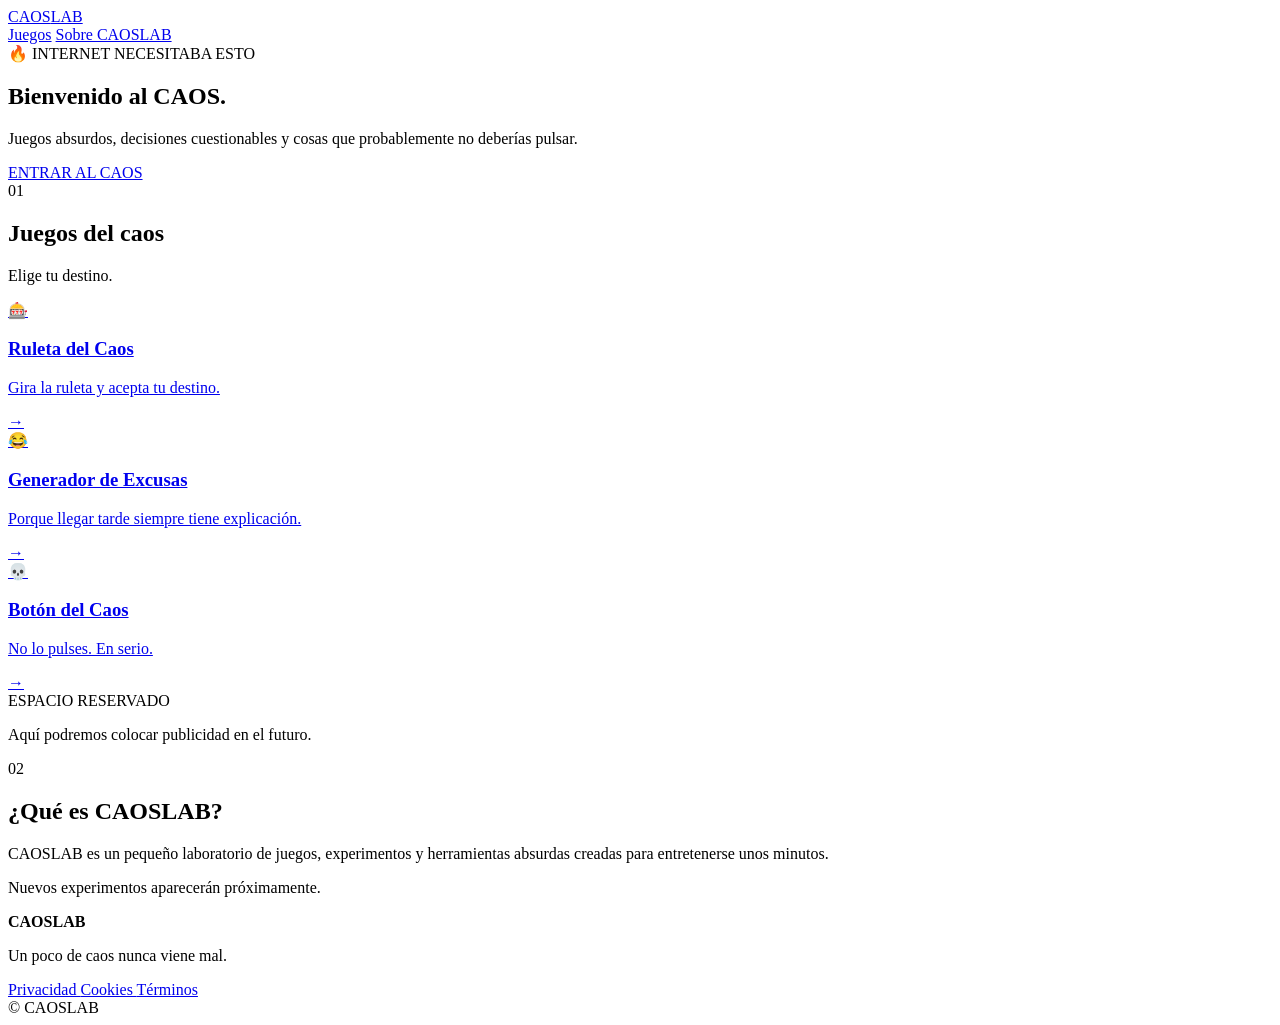
==== index.html @ fac9321c "Add files via upload" ====
<!DOCTYPE html>
<html lang="es">
<head>
    <meta charset="UTF-8">
    <meta name="viewport" content="width=device-width, initial-scale=1.0">

    <title>CAOSLAB — Juegos absurdos</title>

    <meta
        name="description"
        content="CAOSLAB: juegos, tests y herramientas absurdamente divertidas para pasar el rato."
    >

    <meta name="theme-color" content="#111111">

    <link rel="stylesheet" href="css/style.css">
</head>

<body>

    <!-- CABECERA -->

    <header class="header">

        <a href="index.html" class="logo">
            CAOS<span>LAB</span>
        </a>

        <nav class="nav">
            <a href="#juegos">Juegos</a>
            <a href="#sobre">Sobre CAOSLAB</a>
        </nav>

    </header>


    <!-- HERO -->

    <main>

        <section class="hero">

            <div class="hero-content">

                <div class="badge">
                    🔥 INTERNET NECESITABA ESTO
                </div>

                <h1>
                    Bienvenido al
                    <span>CAOS.</span>
                </h1>

                <p>
                    Juegos absurdos, decisiones cuestionables
                    y cosas que probablemente no deberías pulsar.
                </p>

                <a href="#juegos" class="main-button">
                    ENTRAR AL CAOS
                </a>

            </div>

        </section>


        <!-- JUEGOS -->

        <section id="juegos" class="section">

            <div class="section-title">

                <span>01</span>

                <h2>
                    Juegos del caos
                </h2>

                <p>
                    Elige tu destino.
                </p>

            </div>


            <div class="games-grid">


                <!-- RULETA -->

                <a href="games/ruleta.html" class="game-card">

                    <div class="game-icon">
                        🎰
                    </div>

                    <div class="game-info">

                        <h3>
                            Ruleta del Caos
                        </h3>

                        <p>
                            Gira la ruleta y acepta tu destino.
                        </p>

                    </div>

                    <span class="arrow">
                        →
                    </span>

                </a>


                <!-- EXCUSAS -->

                <a href="games/excusas.html" class="game-card">

                    <div class="game-icon">
                        😂
                    </div>

                    <div class="game-info">

                        <h3>
                            Generador de Excusas
                        </h3>

                        <p>
                            Porque llegar tarde siempre tiene explicación.
                        </p>

                    </div>

                    <span class="arrow">
                        →
                    </span>

                </a>


                <!-- BOTÓN DEL CAOS -->

                <a href="games/caos.html" class="game-card">

                    <div class="game-icon">
                        💀
                    </div>

                    <div class="game-info">

                        <h3>
                            Botón del Caos
                        </h3>

                        <p>
                            No lo pulses. En serio.
                        </p>

                    </div>

                    <span class="arrow">
                        →
                    </span>

                </a>


            </div>

        </section>


        <!-- ZONA PUBLICIDAD FUTURA -->

        <section class="ad-placeholder">

            <span>
                ESPACIO RESERVADO
            </span>

            <p>
                Aquí podremos colocar publicidad en el futuro.
            </p>

        </section>


        <!-- SOBRE -->

        <section id="sobre" class="section about">

            <div class="section-title">

                <span>02</span>

                <h2>
                    ¿Qué es CAOSLAB?
                </h2>

            </div>

            <div class="about-box">

                <p>
                    CAOSLAB es un pequeño laboratorio de juegos,
                    experimentos y herramientas absurdas creadas
                    para entretenerse unos minutos.
                </p>

                <p>
                    Nuevos experimentos aparecerán próximamente.
                </p>

            </div>

        </section>

    </main>


    <!-- FOOTER -->

    <footer class="footer">

        <div>

            <strong>
                CAOSLAB
            </strong>

            <p>
                Un poco de caos nunca viene mal.
            </p>

        </div>


        <div class="footer-links">

            <a href="privacy.html">
                Privacidad
            </a>

            <a href="cookies.html">
                Cookies
            </a>

            <a href="terms.html">
                Términos
            </a>

        </div>


        <div class="copyright">

            © <span id="year"></span> CAOSLAB

        </div>

    </footer>


    <script src="js/app.js"></script>

</body>
</html>
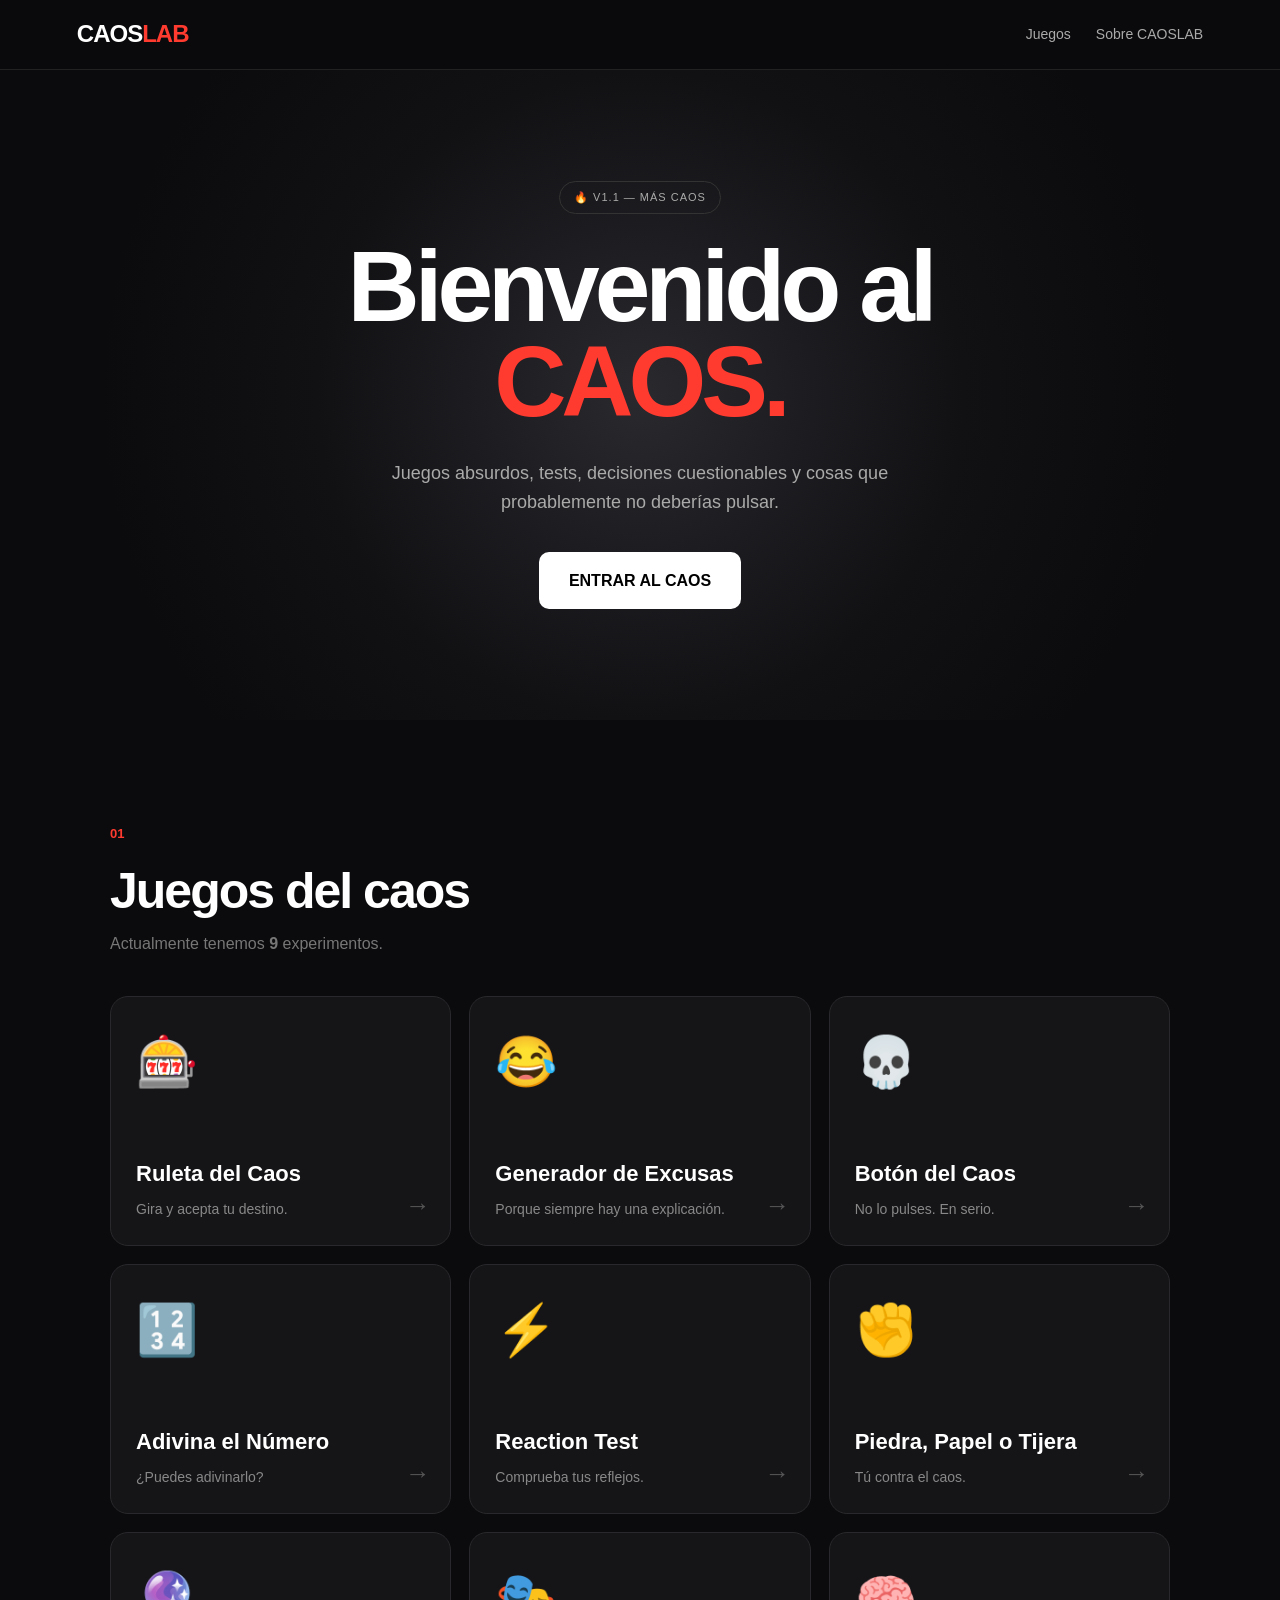
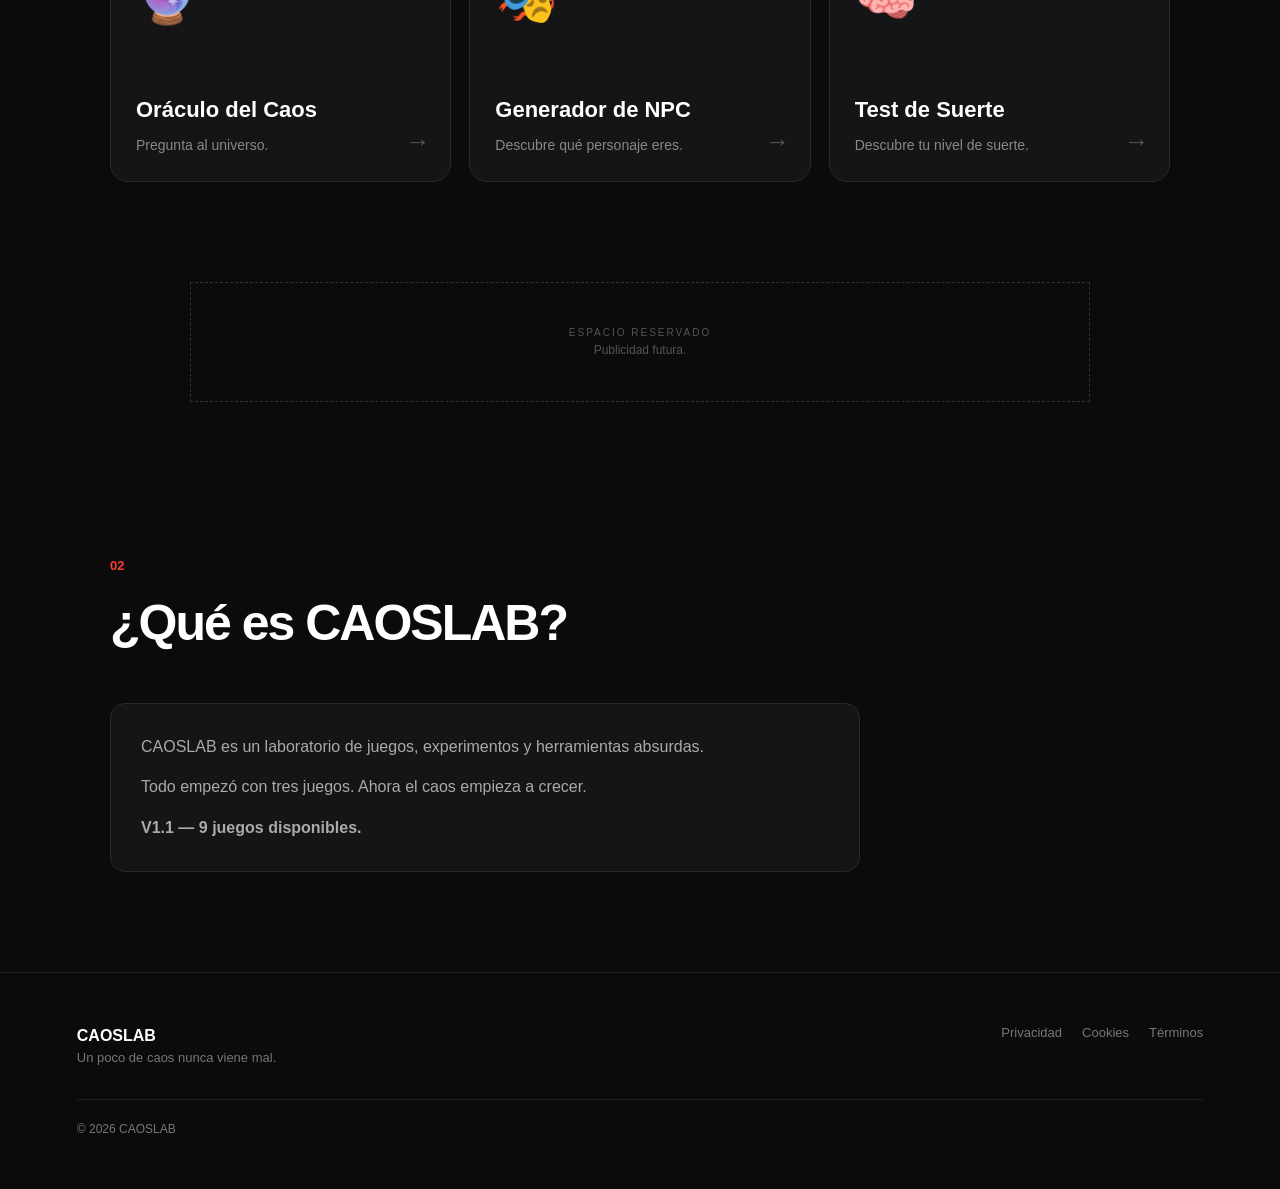
==== commit d2d75679: "Add files via upload" ====
--- a/index.html
+++ b/index.html
@@ -1,270 +1,501 @@
 <!DOCTYPE html>
 <html lang="es">
+
 <head>
+
     <meta charset="UTF-8">
-    <meta name="viewport" content="width=device-width, initial-scale=1.0">
+
+    <meta
+        name="viewport"
+        content="width=device-width, initial-scale=1.0"
+    >
 
     <title>CAOSLAB — Juegos absurdos</title>
 
     <meta
         name="description"
-        content="CAOSLAB: juegos, tests y herramientas absurdamente divertidas para pasar el rato."
+        content="CAOSLAB: juegos, tests y experimentos absurdamente divertidos."
     >
 
-    <meta name="theme-color" content="#111111">
-
-    <link rel="stylesheet" href="css/style.css">
+    <meta
+        name="theme-color"
+        content="#0b0b0d"
+    >
+
+    <link
+        rel="stylesheet"
+        href="css/style.css"
+    >
+
 </head>
 
 <body>
 
-    <!-- CABECERA -->
-
-    <header class="header">
-
-        <a href="index.html" class="logo">
-            CAOS<span>LAB</span>
-        </a>
-
-        <nav class="nav">
-            <a href="#juegos">Juegos</a>
-            <a href="#sobre">Sobre CAOSLAB</a>
-        </nav>
-
-    </header>
-
-
-    <!-- HERO -->
-
-    <main>
-
-        <section class="hero">
-
-            <div class="hero-content">
-
-                <div class="badge">
-                    🔥 INTERNET NECESITABA ESTO
-                </div>
-
-                <h1>
-                    Bienvenido al
-                    <span>CAOS.</span>
-                </h1>
-
-                <p>
-                    Juegos absurdos, decisiones cuestionables
-                    y cosas que probablemente no deberías pulsar.
-                </p>
-
-                <a href="#juegos" class="main-button">
-                    ENTRAR AL CAOS
-                </a>
-
-            </div>
-
-        </section>
-
-
-        <!-- JUEGOS -->
-
-        <section id="juegos" class="section">
-
-            <div class="section-title">
-
-                <span>01</span>
-
-                <h2>
-                    Juegos del caos
-                </h2>
-
-                <p>
-                    Elige tu destino.
-                </p>
-
-            </div>
-
-
-            <div class="games-grid">
-
-
-                <!-- RULETA -->
-
-                <a href="games/ruleta.html" class="game-card">
-
-                    <div class="game-icon">
-                        🎰
-                    </div>
-
-                    <div class="game-info">
-
-                        <h3>
-                            Ruleta del Caos
-                        </h3>
-
-                        <p>
-                            Gira la ruleta y acepta tu destino.
-                        </p>
-
-                    </div>
-
-                    <span class="arrow">
-                        →
-                    </span>
-
-                </a>
-
-
-                <!-- EXCUSAS -->
-
-                <a href="games/excusas.html" class="game-card">
-
-                    <div class="game-icon">
-                        😂
-                    </div>
-
-                    <div class="game-info">
-
-                        <h3>
-                            Generador de Excusas
-                        </h3>
-
-                        <p>
-                            Porque llegar tarde siempre tiene explicación.
-                        </p>
-
-                    </div>
-
-                    <span class="arrow">
-                        →
-                    </span>
-
-                </a>
-
-
-                <!-- BOTÓN DEL CAOS -->
-
-                <a href="games/caos.html" class="game-card">
-
-                    <div class="game-icon">
-                        💀
-                    </div>
-
-                    <div class="game-info">
-
-                        <h3>
-                            Botón del Caos
-                        </h3>
-
-                        <p>
-                            No lo pulses. En serio.
-                        </p>
-
-                    </div>
-
-                    <span class="arrow">
-                        →
-                    </span>
-
-                </a>
-
-
-            </div>
-
-        </section>
-
-
-        <!-- ZONA PUBLICIDAD FUTURA -->
-
-        <section class="ad-placeholder">
-
-            <span>
-                ESPACIO RESERVADO
-            </span>
-
-            <p>
-                Aquí podremos colocar publicidad en el futuro.
-            </p>
-
-        </section>
-
-
-        <!-- SOBRE -->
-
-        <section id="sobre" class="section about">
-
-            <div class="section-title">
-
-                <span>02</span>
-
-                <h2>
-                    ¿Qué es CAOSLAB?
-                </h2>
-
-            </div>
-
-            <div class="about-box">
-
-                <p>
-                    CAOSLAB es un pequeño laboratorio de juegos,
-                    experimentos y herramientas absurdas creadas
-                    para entretenerse unos minutos.
-                </p>
-
-                <p>
-                    Nuevos experimentos aparecerán próximamente.
-                </p>
-
-            </div>
-
-        </section>
-
-    </main>
-
-
-    <!-- FOOTER -->
-
-    <footer class="footer">
-
-        <div>
-
+
+<header class="header">
+
+    <a
+        href="index.html"
+        class="logo"
+    >
+        CAOS<span>LAB</span>
+    </a>
+
+
+    <nav class="nav">
+
+        <a href="#juegos">
+            Juegos
+        </a>
+
+        <a href="#sobre">
+            Sobre CAOSLAB
+        </a>
+
+    </nav>
+
+</header>
+
+
+<main>
+
+
+<section class="hero">
+
+    <div class="hero-content">
+
+        <div class="badge">
+            🔥 V1.1 — MÁS CAOS
+        </div>
+
+
+        <h1>
+            Bienvenido al
+            <span>CAOS.</span>
+        </h1>
+
+
+        <p>
+            Juegos absurdos, tests, decisiones cuestionables
+            y cosas que probablemente no deberías pulsar.
+        </p>
+
+
+        <a
+            href="#juegos"
+            class="main-button"
+        >
+            ENTRAR AL CAOS
+        </a>
+
+    </div>
+
+</section>
+
+
+
+<section
+    id="juegos"
+    class="section"
+>
+
+
+    <div class="section-title">
+
+        <span>
+            01
+        </span>
+
+        <h2>
+            Juegos del caos
+        </h2>
+
+        <p>
+            Actualmente tenemos
+            <strong id="gameCount">
+                9
+            </strong>
+            experimentos.
+        </p>
+
+    </div>
+
+
+
+    <div class="games-grid">
+
+
+        <a
+            href="games/ruleta.html"
+            class="game-card"
+        >
+
+            <div class="game-icon">
+                🎰
+            </div>
+
+            <div class="game-info">
+
+                <h3>
+                    Ruleta del Caos
+                </h3>
+
+                <p>
+                    Gira y acepta tu destino.
+                </p>
+
+            </div>
+
+            <span class="arrow">
+                →
+            </span>
+
+        </a>
+
+
+
+        <a
+            href="games/excusas.html"
+            class="game-card"
+        >
+
+            <div class="game-icon">
+                😂
+            </div>
+
+            <div class="game-info">
+
+                <h3>
+                    Generador de Excusas
+                </h3>
+
+                <p>
+                    Porque siempre hay una explicación.
+                </p>
+
+            </div>
+
+            <span class="arrow">
+                →
+            </span>
+
+        </a>
+
+
+
+        <a
+            href="games/caos.html"
+            class="game-card"
+        >
+
+            <div class="game-icon">
+                💀
+            </div>
+
+            <div class="game-info">
+
+                <h3>
+                    Botón del Caos
+                </h3>
+
+                <p>
+                    No lo pulses. En serio.
+                </p>
+
+            </div>
+
+            <span class="arrow">
+                →
+            </span>
+
+        </a>
+
+
+
+        <a
+            href="games/numero.html"
+            class="game-card"
+        >
+
+            <div class="game-icon">
+                🔢
+            </div>
+
+            <div class="game-info">
+
+                <h3>
+                    Adivina el Número
+                </h3>
+
+                <p>
+                    ¿Puedes adivinarlo?
+                </p>
+
+            </div>
+
+            <span class="arrow">
+                →
+            </span>
+
+        </a>
+
+
+
+        <a
+            href="games/reaction.html"
+            class="game-card"
+        >
+
+            <div class="game-icon">
+                ⚡
+            </div>
+
+            <div class="game-info">
+
+                <h3>
+                    Reaction Test
+                </h3>
+
+                <p>
+                    Comprueba tus reflejos.
+                </p>
+
+            </div>
+
+            <span class="arrow">
+                →
+            </span>
+
+        </a>
+
+
+
+        <a
+            href="games/rps.html"
+            class="game-card"
+        >
+
+            <div class="game-icon">
+                ✊
+            </div>
+
+            <div class="game-info">
+
+                <h3>
+                    Piedra, Papel o Tijera
+                </h3>
+
+                <p>
+                    Tú contra el caos.
+                </p>
+
+            </div>
+
+            <span class="arrow">
+                →
+            </span>
+
+        </a>
+
+
+
+        <a
+            href="games/oraculo.html"
+            class="game-card"
+        >
+
+            <div class="game-icon">
+                🔮
+            </div>
+
+            <div class="game-info">
+
+                <h3>
+                    Oráculo del Caos
+                </h3>
+
+                <p>
+                    Pregunta al universo.
+                </p>
+
+            </div>
+
+            <span class="arrow">
+                →
+            </span>
+
+        </a>
+
+
+
+        <a
+            href="games/npc.html"
+            class="game-card"
+        >
+
+            <div class="game-icon">
+                🎭
+            </div>
+
+            <div class="game-info">
+
+                <h3>
+                    Generador de NPC
+                </h3>
+
+                <p>
+                    Descubre qué personaje eres.
+                </p>
+
+            </div>
+
+            <span class="arrow">
+                →
+            </span>
+
+        </a>
+
+
+
+        <a
+            href="games/suerte.html"
+            class="game-card"
+        >
+
+            <div class="game-icon">
+                🧠
+            </div>
+
+            <div class="game-info">
+
+                <h3>
+                    Test de Suerte
+                </h3>
+
+                <p>
+                    Descubre tu nivel de suerte.
+                </p>
+
+            </div>
+
+            <span class="arrow">
+                →
+            </span>
+
+        </a>
+
+
+    </div>
+
+</section>
+
+
+
+<section class="ad-placeholder">
+
+    <span>
+        ESPACIO RESERVADO
+    </span>
+
+    <p>
+        Publicidad futura.
+    </p>
+
+</section>
+
+
+
+<section
+    id="sobre"
+    class="section about"
+>
+
+    <div class="section-title">
+
+        <span>
+            02
+        </span>
+
+        <h2>
+            ¿Qué es CAOSLAB?
+        </h2>
+
+    </div>
+
+
+    <div class="about-box">
+
+        <p>
+            CAOSLAB es un laboratorio de juegos,
+            experimentos y herramientas absurdas.
+        </p>
+
+        <p>
+            Todo empezó con tres juegos.
+            Ahora el caos empieza a crecer.
+        </p>
+
+        <p>
             <strong>
-                CAOSLAB
+                V1.1 — 9 juegos disponibles.
             </strong>
-
-            <p>
-                Un poco de caos nunca viene mal.
-            </p>
-
-        </div>
-
-
-        <div class="footer-links">
-
-            <a href="privacy.html">
-                Privacidad
-            </a>
-
-            <a href="cookies.html">
-                Cookies
-            </a>
-
-            <a href="terms.html">
-                Términos
-            </a>
-
-        </div>
-
-
-        <div class="copyright">
-
-            © <span id="year"></span> CAOSLAB
-
-        </div>
-
-    </footer>
-
-
-    <script src="js/app.js"></script>
+        </p>
+
+    </div>
+
+</section>
+
+
+</main>
+
+
+
+<footer class="footer">
+
+    <div>
+
+        <strong>
+            CAOSLAB
+        </strong>
+
+        <p>
+            Un poco de caos nunca viene mal.
+        </p>
+
+    </div>
+
+
+    <div class="footer-links">
+
+        <a href="privacy.html">
+            Privacidad
+        </a>
+
+        <a href="cookies.html">
+            Cookies
+        </a>
+
+        <a href="terms.html">
+            Términos
+        </a>
+
+    </div>
+
+
+    <div class="copyright">
+
+        ©
+        <span id="year"></span>
+        CAOSLAB
+
+    </div>
+
+</footer>
+
+
+
+<script src="js/app.js"></script>
 
 </body>
+
 </html>
--- a/css/style.css
+++ b/css/style.css
@@ -0,0 +1,425 @@
+* {
+    box-sizing: border-box;
+    margin: 0;
+    padding: 0;
+}
+
+html {
+    scroll-behavior: smooth;
+}
+
+body {
+    font-family: Arial, Helvetica, sans-serif;
+    background: #0b0b0d;
+    color: #ffffff;
+    line-height: 1.6;
+}
+
+a {
+    color: inherit;
+    text-decoration: none;
+}
+
+
+/* HEADER */
+
+.header {
+    width: 100%;
+    min-height: 70px;
+    padding: 0 6%;
+    display: flex;
+    align-items: center;
+    justify-content: space-between;
+
+    border-bottom: 1px solid #222;
+
+    background: rgba(11, 11, 13, 0.95);
+
+    position: sticky;
+    top: 0;
+    z-index: 100;
+}
+
+.logo {
+    font-size: 24px;
+    font-weight: 900;
+    letter-spacing: -1px;
+}
+
+.logo span {
+    color: #ff3b30;
+}
+
+.nav {
+    display: flex;
+    gap: 25px;
+}
+
+.nav a {
+    color: #aaa;
+    font-size: 14px;
+    transition: 0.2s;
+}
+
+.nav a:hover {
+    color: #fff;
+}
+
+
+/* HERO */
+
+.hero {
+    min-height: 650px;
+
+    display: flex;
+    align-items: center;
+    justify-content: center;
+
+    padding: 80px 20px;
+
+    text-align: center;
+
+    background:
+        radial-gradient(
+            circle at center,
+            #29292e 0%,
+            #111114 45%,
+            #0b0b0d 75%
+        );
+}
+
+.hero-content {
+    max-width: 750px;
+}
+
+.badge {
+    display: inline-block;
+
+    padding: 7px 14px;
+
+    margin-bottom: 25px;
+
+    border: 1px solid #333;
+
+    border-radius: 100px;
+
+    color: #aaa;
+
+    font-size: 11px;
+
+    letter-spacing: 1px;
+}
+
+.hero h1 {
+    font-size: clamp(50px, 10vw, 100px);
+
+    line-height: 0.95;
+
+    letter-spacing: -5px;
+
+    margin-bottom: 30px;
+}
+
+.hero h1 span {
+    color: #ff3b30;
+}
+
+.hero p {
+    max-width: 600px;
+
+    margin: 0 auto 35px;
+
+    color: #aaa;
+
+    font-size: 18px;
+}
+
+
+/* BUTTON */
+
+.main-button {
+    display: inline-block;
+
+    padding: 16px 30px;
+
+    border-radius: 10px;
+
+    background: #ffffff;
+
+    color: #000;
+
+    font-weight: 800;
+
+    transition:
+        transform 0.2s,
+        box-shadow 0.2s;
+}
+
+.main-button:hover {
+    transform: translateY(-3px);
+
+    box-shadow: 0 10px 30px rgba(255,255,255,0.15);
+}
+
+
+/* SECTIONS */
+
+.section {
+    max-width: 1100px;
+
+    margin: auto;
+
+    padding: 100px 20px;
+}
+
+.section-title {
+    margin-bottom: 40px;
+}
+
+.section-title > span {
+    color: #ff3b30;
+
+    font-size: 13px;
+
+    font-weight: bold;
+}
+
+.section-title h2 {
+    margin-top: 5px;
+
+    font-size: clamp(30px, 5vw, 50px);
+
+    letter-spacing: -2px;
+}
+
+.section-title p {
+    color: #777;
+}
+
+
+/* GAMES */
+
+.games-grid {
+    display: grid;
+
+    grid-template-columns:
+        repeat(3, 1fr);
+
+    gap: 18px;
+}
+
+.game-card {
+    position: relative;
+
+    min-height: 250px;
+
+    padding: 25px;
+
+    display: flex;
+
+    flex-direction: column;
+
+    justify-content: space-between;
+
+    background: #151518;
+
+    border: 1px solid #29292d;
+
+    border-radius: 18px;
+
+    transition:
+        transform 0.2s,
+        border-color 0.2s,
+        background 0.2s;
+}
+
+.game-card:hover {
+    transform: translateY(-6px);
+
+    border-color: #555;
+
+    background: #1b1b1f;
+}
+
+.game-icon {
+    font-size: 50px;
+}
+
+.game-info h3 {
+    margin-bottom: 7px;
+
+    font-size: 22px;
+}
+
+.game-info p {
+    color: #888;
+
+    font-size: 14px;
+}
+
+.arrow {
+    position: absolute;
+
+    right: 20px;
+
+    bottom: 20px;
+
+    font-size: 25px;
+
+    color: #555;
+}
+
+
+/* AD PLACEHOLDER */
+
+.ad-placeholder {
+    max-width: 900px;
+
+    min-height: 120px;
+
+    margin: 0 auto 50px;
+
+    padding: 25px;
+
+    display: flex;
+
+    flex-direction: column;
+
+    align-items: center;
+
+    justify-content: center;
+
+    text-align: center;
+
+    border: 1px dashed #333;
+
+    color: #555;
+}
+
+.ad-placeholder span {
+    font-size: 10px;
+
+    letter-spacing: 2px;
+}
+
+.ad-placeholder p {
+    font-size: 12px;
+}
+
+
+/* ABOUT */
+
+.about-box {
+    max-width: 750px;
+
+    padding: 30px;
+
+    background: #151518;
+
+    border: 1px solid #29292d;
+
+    border-radius: 15px;
+
+    color: #aaa;
+}
+
+.about-box p + p {
+    margin-top: 15px;
+}
+
+
+/* FOOTER */
+
+.footer {
+    padding: 50px 6%;
+
+    display: grid;
+
+    grid-template-columns:
+        1fr auto;
+
+    gap: 30px;
+
+    border-top: 1px solid #222;
+
+    color: #777;
+}
+
+.footer strong {
+    color: #fff;
+}
+
+.footer p {
+    font-size: 13px;
+}
+
+.footer-links {
+    display: flex;
+
+    gap: 20px;
+
+    font-size: 13px;
+}
+
+.footer-links a:hover {
+    color: #fff;
+}
+
+.copyright {
+    grid-column: 1 / -1;
+
+    padding-top: 20px;
+
+    border-top: 1px solid #222;
+
+    font-size: 12px;
+}
+
+
+/* MOBILE */
+
+@media (max-width: 750px) {
+
+    .header {
+        padding: 0 20px;
+    }
+
+    .nav {
+        display: none;
+    }
+
+    .hero {
+        min-height: 600px;
+
+        padding: 60px 20px;
+    }
+
+    .hero h1 {
+        letter-spacing: -3px;
+    }
+
+    .hero p {
+        font-size: 16px;
+    }
+
+    .games-grid {
+        grid-template-columns: 1fr;
+    }
+
+    .game-card {
+        min-height: 210px;
+    }
+
+    .section {
+        padding: 70px 20px;
+    }
+
+    .footer {
+        grid-template-columns: 1fr;
+    }
+
+    .copyright {
+        grid-column: auto;
+    }
+
+}
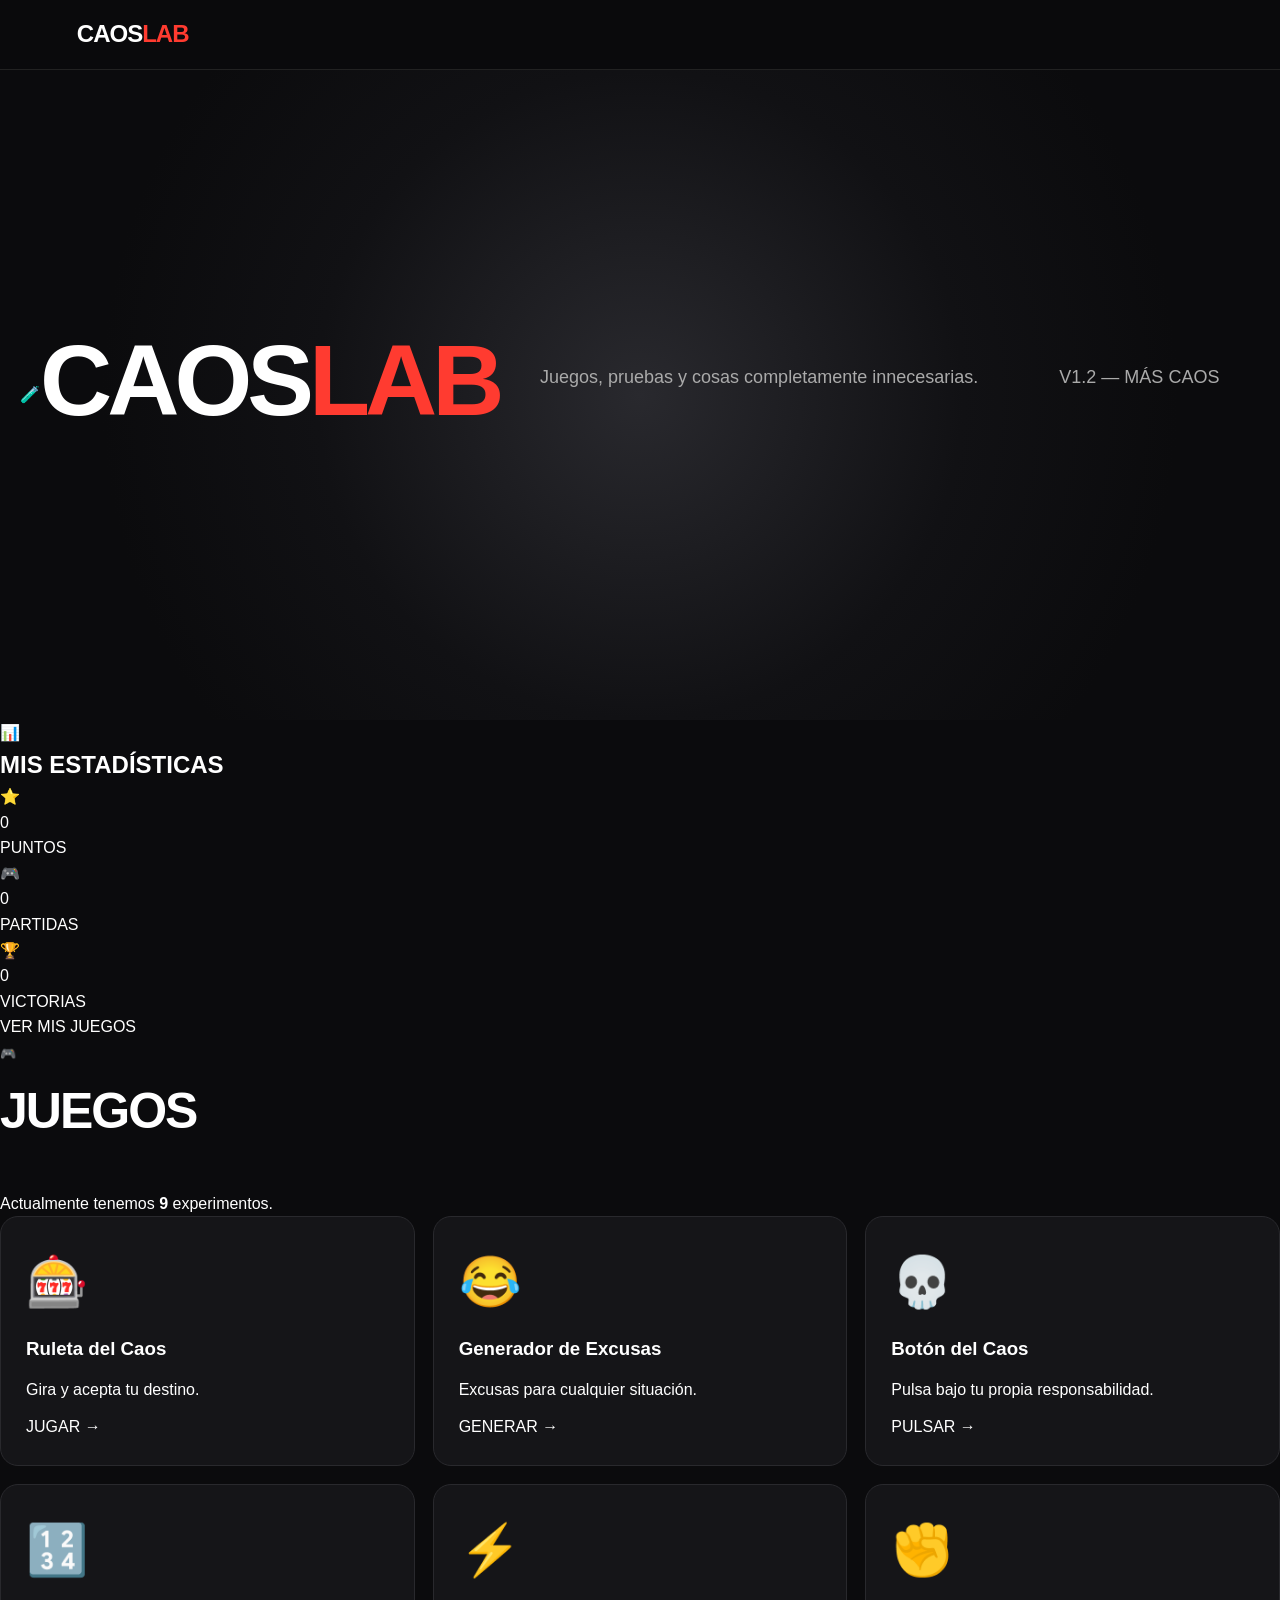
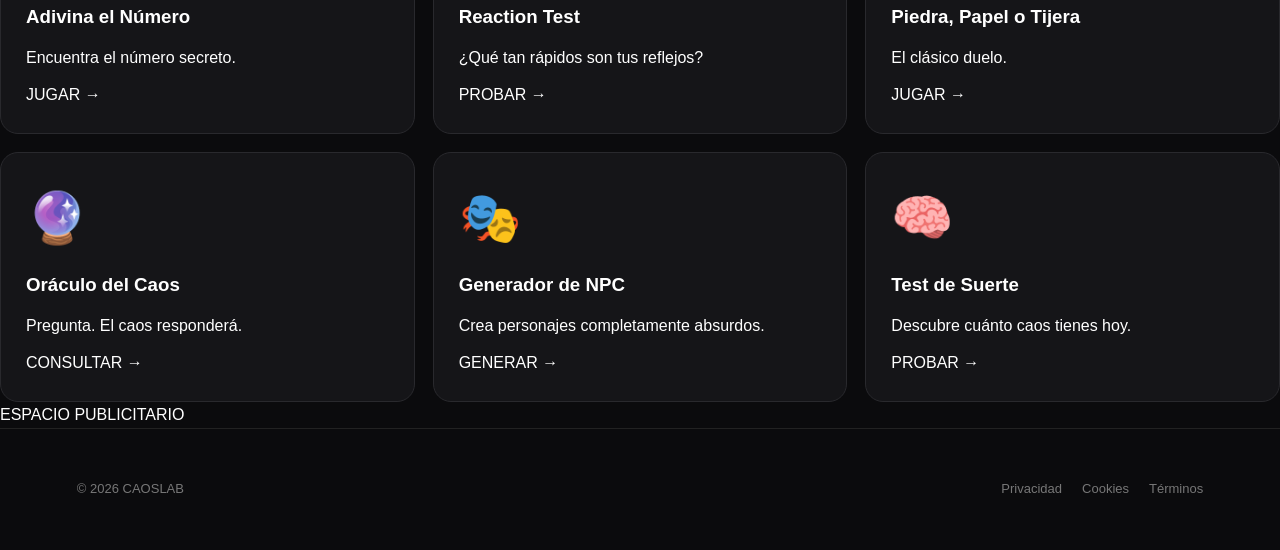
==== commit 58ea9e62: "Add files via upload" ====
--- a/index.html
+++ b/index.html
@@ -10,17 +10,7 @@
         content="width=device-width, initial-scale=1.0"
     >
 
-    <title>CAOSLAB — Juegos absurdos</title>
-
-    <meta
-        name="description"
-        content="CAOSLAB: juegos, tests y experimentos absurdamente divertidos."
-    >
-
-    <meta
-        name="theme-color"
-        content="#0b0b0d"
-    >
+    <title>CAOSLAB — Juegos y Caos</title>
 
     <link
         rel="stylesheet"
@@ -28,6 +18,7 @@
     >
 
 </head>
+
 
 <body>
 
@@ -41,100 +32,174 @@
         CAOS<span>LAB</span>
     </a>
 
-
-    <nav class="nav">
-
-        <a href="#juegos">
-            Juegos
+</header>
+
+
+
+<main class="container">
+
+
+    <!-- HERO -->
+
+    <section class="hero">
+
+        <div class="hero-icon">
+            🧪
+        </div>
+
+        <h1>
+            CAOS<span>LAB</span>
+        </h1>
+
+        <p>
+            Juegos, pruebas y cosas completamente innecesarias.
+        </p>
+
+        <p class="hero-version">
+            V1.2 — MÁS CAOS
+        </p>
+
+    </section>
+
+
+
+    <!-- ESTADÍSTICAS -->
+
+    <section class="stats-panel">
+
+        <div class="stats-title">
+
+            <span>📊</span>
+
+            <h2>
+                MIS ESTADÍSTICAS
+            </h2>
+
+        </div>
+
+
+        <div class="stats-grid">
+
+
+            <div class="stat-card">
+
+                <div class="stat-icon">
+                    ⭐
+                </div>
+
+                <div
+                    id="totalPoints"
+                    class="stat-value"
+                >
+                    0
+                </div>
+
+                <div class="stat-label">
+                    PUNTOS
+                </div>
+
+            </div>
+
+
+            <div class="stat-card">
+
+                <div class="stat-icon">
+                    🎮
+                </div>
+
+                <div
+                    id="totalGames"
+                    class="stat-value"
+                >
+                    0
+                </div>
+
+                <div class="stat-label">
+                    PARTIDAS
+                </div>
+
+            </div>
+
+
+            <div class="stat-card">
+
+                <div class="stat-icon">
+                    🏆
+                </div>
+
+                <div
+                    id="totalWins"
+                    class="stat-value"
+                >
+                    0
+                </div>
+
+                <div class="stat-label">
+                    VICTORIAS
+                </div>
+
+            </div>
+
+
+        </div>
+
+
+        <a
+            href="#games"
+            class="stats-button"
+        >
+            VER MIS JUEGOS
         </a>
 
-        <a href="#sobre">
-            Sobre CAOSLAB
-        </a>
-
-    </nav>
-
-</header>
-
-
-<main>
-
-
-<section class="hero">
-
-    <div class="hero-content">
-
-        <div class="badge">
-            🔥 V1.1 — MÁS CAOS
+    </section>
+
+
+
+    <!-- JUEGOS -->
+
+    <section
+        id="games"
+        class="games-section"
+    >
+
+        <div class="section-title">
+
+            <span>🎮</span>
+
+            <h2>
+                JUEGOS
+            </h2>
+
         </div>
 
 
-        <h1>
-            Bienvenido al
-            <span>CAOS.</span>
-        </h1>
-
-
-        <p>
-            Juegos absurdos, tests, decisiones cuestionables
-            y cosas que probablemente no deberías pulsar.
-        </p>
-
-
-        <a
-            href="#juegos"
-            class="main-button"
-        >
-            ENTRAR AL CAOS
-        </a>
-
-    </div>
-
-</section>
-
-
-
-<section
-    id="juegos"
-    class="section"
->
-
-
-    <div class="section-title">
-
-        <span>
-            01
-        </span>
-
-        <h2>
-            Juegos del caos
-        </h2>
-
-        <p>
+        <p class="section-subtitle">
+
             Actualmente tenemos
+
             <strong id="gameCount">
                 9
             </strong>
+
             experimentos.
+
         </p>
 
-    </div>
-
-
-
-    <div class="games-grid">
-
-
-        <a
-            href="games/ruleta.html"
-            class="game-card"
-        >
-
-            <div class="game-icon">
-                🎰
-            </div>
-
-            <div class="game-info">
+
+
+        <div class="games-grid">
+
+
+            <!-- 1 -->
+
+            <a
+                href="games/ruleta.html"
+                class="game-card"
+            >
+
+                <div class="game-icon">
+                    🎰
+                </div>
 
                 <h3>
                     Ruleta del Caos
@@ -144,326 +209,255 @@
                     Gira y acepta tu destino.
                 </p>
 
-            </div>
-
-            <span class="arrow">
-                →
-            </span>
-
-        </a>
-
-
-
-        <a
-            href="games/excusas.html"
-            class="game-card"
-        >
-
-            <div class="game-icon">
-                😂
-            </div>
-
-            <div class="game-info">
+                <span class="play">
+                    JUGAR →
+                </span>
+
+            </a>
+
+
+
+            <!-- 2 -->
+
+            <a
+                href="games/excusas.html"
+                class="game-card"
+            >
+
+                <div class="game-icon">
+                    😂
+                </div>
 
                 <h3>
                     Generador de Excusas
                 </h3>
 
                 <p>
-                    Porque siempre hay una explicación.
-                </p>
-
-            </div>
-
-            <span class="arrow">
-                →
-            </span>
-
-        </a>
-
-
-
-        <a
-            href="games/caos.html"
-            class="game-card"
-        >
-
-            <div class="game-icon">
-                💀
-            </div>
-
-            <div class="game-info">
+                    Excusas para cualquier situación.
+                </p>
+
+                <span class="play">
+                    GENERAR →
+                </span>
+
+            </a>
+
+
+
+            <!-- 3 -->
+
+            <a
+                href="games/caos.html"
+                class="game-card"
+            >
+
+                <div class="game-icon">
+                    💀
+                </div>
 
                 <h3>
                     Botón del Caos
                 </h3>
 
                 <p>
-                    No lo pulses. En serio.
-                </p>
-
-            </div>
-
-            <span class="arrow">
-                →
-            </span>
-
-        </a>
-
-
-
-        <a
-            href="games/numero.html"
-            class="game-card"
-        >
-
-            <div class="game-icon">
-                🔢
-            </div>
-
-            <div class="game-info">
+                    Pulsa bajo tu propia responsabilidad.
+                </p>
+
+                <span class="play">
+                    PULSAR →
+                </span>
+
+            </a>
+
+
+
+            <!-- 4 -->
+
+            <a
+                href="games/numero.html"
+                class="game-card"
+            >
+
+                <div class="game-icon">
+                    🔢
+                </div>
 
                 <h3>
                     Adivina el Número
                 </h3>
 
                 <p>
-                    ¿Puedes adivinarlo?
-                </p>
-
-            </div>
-
-            <span class="arrow">
-                →
-            </span>
-
-        </a>
-
-
-
-        <a
-            href="games/reaction.html"
-            class="game-card"
-        >
-
-            <div class="game-icon">
-                ⚡
-            </div>
-
-            <div class="game-info">
+                    Encuentra el número secreto.
+                </p>
+
+                <span class="play">
+                    JUGAR →
+                </span>
+
+            </a>
+
+
+
+            <!-- 5 -->
+
+            <a
+                href="games/reaction.html"
+                class="game-card"
+            >
+
+                <div class="game-icon">
+                    ⚡
+                </div>
 
                 <h3>
                     Reaction Test
                 </h3>
 
                 <p>
-                    Comprueba tus reflejos.
-                </p>
-
-            </div>
-
-            <span class="arrow">
-                →
-            </span>
-
-        </a>
-
-
-
-        <a
-            href="games/rps.html"
-            class="game-card"
-        >
-
-            <div class="game-icon">
-                ✊
-            </div>
-
-            <div class="game-info">
+                    ¿Qué tan rápidos son tus reflejos?
+                </p>
+
+                <span class="play">
+                    PROBAR →
+                </span>
+
+            </a>
+
+
+
+            <!-- 6 -->
+
+            <a
+                href="games/rps.html"
+                class="game-card"
+            >
+
+                <div class="game-icon">
+                    ✊
+                </div>
 
                 <h3>
                     Piedra, Papel o Tijera
                 </h3>
 
                 <p>
-                    Tú contra el caos.
-                </p>
-
-            </div>
-
-            <span class="arrow">
-                →
-            </span>
-
-        </a>
-
-
-
-        <a
-            href="games/oraculo.html"
-            class="game-card"
-        >
-
-            <div class="game-icon">
-                🔮
-            </div>
-
-            <div class="game-info">
+                    El clásico duelo.
+                </p>
+
+                <span class="play">
+                    JUGAR →
+                </span>
+
+            </a>
+
+
+
+            <!-- 7 -->
+
+            <a
+                href="games/oraculo.html"
+                class="game-card"
+            >
+
+                <div class="game-icon">
+                    🔮
+                </div>
 
                 <h3>
                     Oráculo del Caos
                 </h3>
 
                 <p>
-                    Pregunta al universo.
-                </p>
-
-            </div>
-
-            <span class="arrow">
-                →
-            </span>
-
-        </a>
-
-
-
-        <a
-            href="games/npc.html"
-            class="game-card"
-        >
-
-            <div class="game-icon">
-                🎭
-            </div>
-
-            <div class="game-info">
+                    Pregunta. El caos responderá.
+                </p>
+
+                <span class="play">
+                    CONSULTAR →
+                </span>
+
+            </a>
+
+
+
+            <!-- 8 -->
+
+            <a
+                href="games/npc.html"
+                class="game-card"
+            >
+
+                <div class="game-icon">
+                    🎭
+                </div>
 
                 <h3>
                     Generador de NPC
                 </h3>
 
                 <p>
-                    Descubre qué personaje eres.
-                </p>
-
-            </div>
-
-            <span class="arrow">
-                →
-            </span>
-
-        </a>
-
-
-
-        <a
-            href="games/suerte.html"
-            class="game-card"
-        >
-
-            <div class="game-icon">
-                🧠
-            </div>
-
-            <div class="game-info">
+                    Crea personajes completamente absurdos.
+                </p>
+
+                <span class="play">
+                    GENERAR →
+                </span>
+
+            </a>
+
+
+
+            <!-- 9 -->
+
+            <a
+                href="games/suerte.html"
+                class="game-card"
+            >
+
+                <div class="game-icon">
+                    🧠
+                </div>
 
                 <h3>
                     Test de Suerte
                 </h3>
 
                 <p>
-                    Descubre tu nivel de suerte.
-                </p>
-
-            </div>
-
-            <span class="arrow">
-                →
-            </span>
-
-        </a>
-
-
-    </div>
-
-</section>
-
-
-
-<section class="ad-placeholder">
-
-    <span>
-        ESPACIO RESERVADO
-    </span>
+                    Descubre cuánto caos tienes hoy.
+                </p>
+
+                <span class="play">
+                    PROBAR →
+                </span>
+
+            </a>
+
+
+        </div>
+
+    </section>
+
+
+
+    <!-- PUBLICIDAD -->
+
+    <section class="ad-box">
+
+        <span>
+            ESPACIO PUBLICITARIO
+        </span>
+
+    </section>
+
+
+</main>
+
+
+
+<footer class="footer">
 
     <p>
-        Publicidad futura.
+        © <span id="year"></span> CAOSLAB
     </p>
-
-</section>
-
-
-
-<section
-    id="sobre"
-    class="section about"
->
-
-    <div class="section-title">
-
-        <span>
-            02
-        </span>
-
-        <h2>
-            ¿Qué es CAOSLAB?
-        </h2>
-
-    </div>
-
-
-    <div class="about-box">
-
-        <p>
-            CAOSLAB es un laboratorio de juegos,
-            experimentos y herramientas absurdas.
-        </p>
-
-        <p>
-            Todo empezó con tres juegos.
-            Ahora el caos empieza a crecer.
-        </p>
-
-        <p>
-            <strong>
-                V1.1 — 9 juegos disponibles.
-            </strong>
-        </p>
-
-    </div>
-
-</section>
-
-
-</main>
-
-
-
-<footer class="footer">
-
-    <div>
-
-        <strong>
-            CAOSLAB
-        </strong>
-
-        <p>
-            Un poco de caos nunca viene mal.
-        </p>
-
-    </div>
-
 
     <div class="footer-links">
 
@@ -481,21 +475,15 @@
 
     </div>
 
-
-    <div class="copyright">
-
-        ©
-        <span id="year"></span>
-        CAOSLAB
-
-    </div>
-
 </footer>
 
 
 
+<script src="js/stats.js"></script>
+
 <script src="js/app.js"></script>
 
+
 </body>
 
 </html>
--- a/css/style.css
+++ b/css/style.css
@@ -422,4 +422,39 @@
         grid-column: auto;
     }
 
+}/* V1.1 */
+
+.game-card {
+    overflow: hidden;
+}
+
+.game-card::after {
+    content: "";
+    position: absolute;
+
+    inset: 0;
+
+    pointer-events: none;
+
+    border-radius: 18px;
+
+    opacity: 0;
+
+    transition: opacity 0.2s;
+}
+
+.game-card:hover::after {
+    opacity: 1;
+}
+
+@media (max-width: 500px) {
+
+    .game-card {
+        min-height: 190px;
+    }
+
+    .game-icon {
+        font-size: 42px;
+    }
+
 }
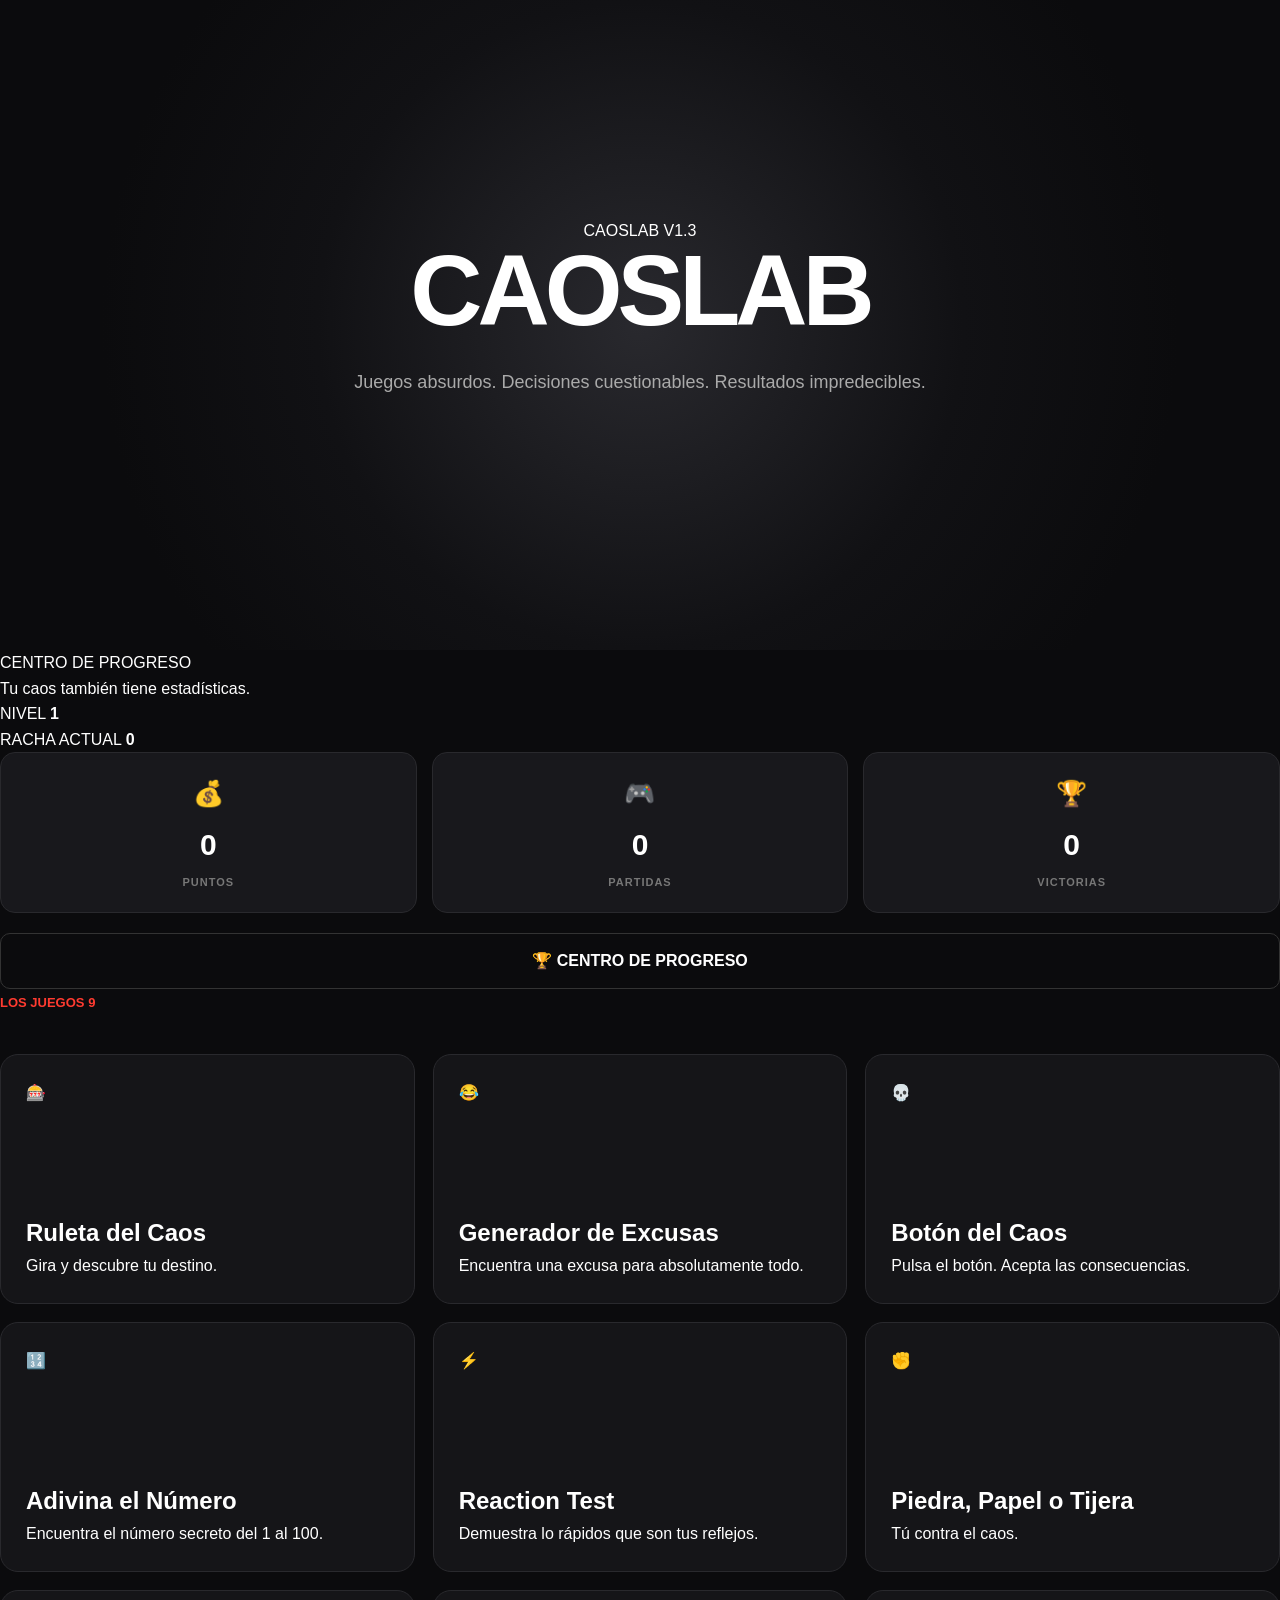
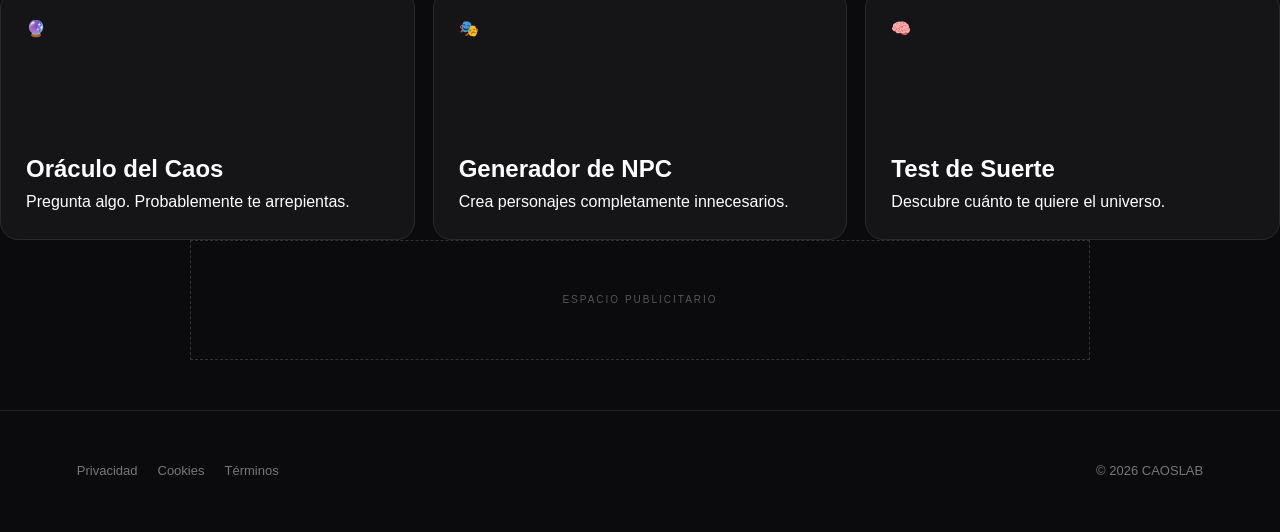
==== commit c80839de: "Add files via upload" ====
--- a/index.html
+++ b/index.html
@@ -10,6 +10,16 @@
         content="width=device-width, initial-scale=1.0"
     >
 
+    <meta
+        name="description"
+        content="CAOSLAB — Juegos absurdos, pruebas y caos."
+    >
+
+    <meta
+        name="theme-color"
+        content="#0b0b0d"
+    >
+
     <title>CAOSLAB — Juegos y Caos</title>
 
     <link
@@ -23,465 +33,513 @@
 <body>
 
 
-<header class="header">
-
-    <a
-        href="index.html"
-        class="logo"
-    >
-        CAOS<span>LAB</span>
-    </a>
-
-</header>
-
-
-
-<main class="container">
-
-
-    <!-- HERO -->
-
-    <section class="hero">
-
-        <div class="hero-icon">
-            🧪
+    <!-- =====================================================
+         CABECERA
+         ===================================================== -->
+
+    <header class="hero">
+
+        <div class="hero-content">
+
+            <div class="hero-badge">
+                CAOSLAB V1.3
+            </div>
+
+            <h1>
+                CAOSLAB
+            </h1>
+
+            <p>
+                Juegos absurdos. Decisiones cuestionables.
+                Resultados impredecibles.
+            </p>
+
         </div>
 
-        <h1>
-            CAOS<span>LAB</span>
-        </h1>
+    </header>
+
+
+    <!-- =====================================================
+         CONTENIDO PRINCIPAL
+         ===================================================== -->
+
+    <main class="container">
+
+
+        <!-- =================================================
+             CENTRO DE PROGRESO
+             ================================================= -->
+
+        <section class="game-panel">
+
+            <div class="result-title">
+                CENTRO DE PROGRESO
+            </div>
+
+            <p class="game-message">
+                Tu caos también tiene estadísticas.
+            </p>
+
+
+            <div class="progress-mini">
+
+                <div class="progress-mini-item">
+
+                    <span class="progress-mini-label">
+                        NIVEL
+                    </span>
+
+                    <strong
+                        id="playerLevelPreview"
+                        class="progress-mini-value"
+                    >
+                        1
+                    </strong>
+
+                </div>
+
+
+                <div class="progress-mini-divider"></div>
+
+
+                <div class="progress-mini-item">
+
+                    <span class="progress-mini-label">
+                        RACHA ACTUAL
+                    </span>
+
+                    <strong
+                        id="streakPreview"
+                        class="progress-mini-value"
+                    >
+                        0
+                    </strong>
+
+                </div>
+
+            </div>
+
+
+            <div class="stats-grid">
+
+                <div class="stat-card">
+
+                    <div class="stat-icon">
+                        💰
+                    </div>
+
+                    <div
+                        class="stat-value"
+                        id="totalPoints"
+                    >
+                        0
+                    </div>
+
+                    <div class="stat-label">
+                        PUNTOS
+                    </div>
+
+                </div>
+
+
+                <div class="stat-card">
+
+                    <div class="stat-icon">
+                        🎮
+                    </div>
+
+                    <div
+                        class="stat-value"
+                        id="totalGames"
+                    >
+                        0
+                    </div>
+
+                    <div class="stat-label">
+                        PARTIDAS
+                    </div>
+
+                </div>
+
+
+                <div class="stat-card">
+
+                    <div class="stat-icon">
+                        🏆
+                    </div>
+
+                    <div
+                        class="stat-value"
+                        id="totalWins"
+                    >
+                        0
+                    </div>
+
+                    <div class="stat-label">
+                        VICTORIAS
+                    </div>
+
+                </div>
+
+            </div>
+
+
+            <a
+                href="stats.html"
+                class="stats-button"
+            >
+                🏆 CENTRO DE PROGRESO
+            </a>
+
+        </section>
+
+
+        <!-- =================================================
+             JUEGOS
+             ================================================= -->
+
+        <section class="games-section">
+
+            <div class="section-title">
+                <span>
+                    LOS JUEGOS
+                </span>
+
+                <span
+                    id="gameCount"
+                    class="game-count"
+                >
+                    9
+                </span>
+            </div>
+
+
+            <div class="games-grid">
+
+
+                <!-- =========================================
+                     RULETA
+                     ========================================= -->
+
+                <a
+                    href="games/ruleta.html"
+                    class="game-card"
+                >
+
+                    <div class="game-card-icon">
+                        🎰
+                    </div>
+
+                    <div class="game-card-content">
+
+                        <h2>
+                            Ruleta del Caos
+                        </h2>
+
+                        <p>
+                            Gira y descubre tu destino.
+                        </p>
+
+                    </div>
+
+                </a>
+
+
+                <!-- =========================================
+                     EXCUSAS
+                     ========================================= -->
+
+                <a
+                    href="games/excusas.html"
+                    class="game-card"
+                >
+
+                    <div class="game-card-icon">
+                        😂
+                    </div>
+
+                    <div class="game-card-content">
+
+                        <h2>
+                            Generador de Excusas
+                        </h2>
+
+                        <p>
+                            Encuentra una excusa
+                            para absolutamente todo.
+                        </p>
+
+                    </div>
+
+                </a>
+
+
+                <!-- =========================================
+                     CAOS
+                     ========================================= -->
+
+                <a
+                    href="games/caos.html"
+                    class="game-card"
+                >
+
+                    <div class="game-card-icon">
+                        💀
+                    </div>
+
+                    <div class="game-card-content">
+
+                        <h2>
+                            Botón del Caos
+                        </h2>
+
+                        <p>
+                            Pulsa el botón.
+                            Acepta las consecuencias.
+                        </p>
+
+                    </div>
+
+                </a>
+
+
+                <!-- =========================================
+                     NÚMERO
+                     ========================================= -->
+
+                <a
+                    href="games/numero.html"
+                    class="game-card"
+                >
+
+                    <div class="game-card-icon">
+                        🔢
+                    </div>
+
+                    <div class="game-card-content">
+
+                        <h2>
+                            Adivina el Número
+                        </h2>
+
+                        <p>
+                            Encuentra el número secreto
+                            del 1 al 100.
+                        </p>
+
+                    </div>
+
+                </a>
+
+
+                <!-- =========================================
+                     REACTION
+                     ========================================= -->
+
+                <a
+                    href="games/reaction.html"
+                    class="game-card"
+                >
+
+                    <div class="game-card-icon">
+                        ⚡
+                    </div>
+
+                    <div class="game-card-content">
+
+                        <h2>
+                            Reaction Test
+                        </h2>
+
+                        <p>
+                            Demuestra lo rápidos
+                            que son tus reflejos.
+                        </p>
+
+                    </div>
+
+                </a>
+
+
+                <!-- =========================================
+                     PIEDRA PAPEL TIJERA
+                     ========================================= -->
+
+                <a
+                    href="games/rps.html"
+                    class="game-card"
+                >
+
+                    <div class="game-card-icon">
+                        ✊
+                    </div>
+
+                    <div class="game-card-content">
+
+                        <h2>
+                            Piedra, Papel o Tijera
+                        </h2>
+
+                        <p>
+                            Tú contra el caos.
+                        </p>
+
+                    </div>
+
+                </a>
+
+
+                <!-- =========================================
+                     ORÁCULO
+                     ========================================= -->
+
+                <a
+                    href="games/oraculo.html"
+                    class="game-card"
+                >
+
+                    <div class="game-card-icon">
+                        🔮
+                    </div>
+
+                    <div class="game-card-content">
+
+                        <h2>
+                            Oráculo del Caos
+                        </h2>
+
+                        <p>
+                            Pregunta algo.
+                            Probablemente te arrepientas.
+                        </p>
+
+                    </div>
+
+                </a>
+
+
+                <!-- =========================================
+                     NPC
+                     ========================================= -->
+
+                <a
+                    href="games/npc.html"
+                    class="game-card"
+                >
+
+                    <div class="game-card-icon">
+                        🎭
+                    </div>
+
+                    <div class="game-card-content">
+
+                        <h2>
+                            Generador de NPC
+                        </h2>
+
+                        <p>
+                            Crea personajes completamente
+                            innecesarios.
+                        </p>
+
+                    </div>
+
+                </a>
+
+
+                <!-- =========================================
+                     SUERTE
+                     ========================================= -->
+
+                <a
+                    href="games/suerte.html"
+                    class="game-card"
+                >
+
+                    <div class="game-card-icon">
+                        🧠
+                    </div>
+
+                    <div class="game-card-content">
+
+                        <h2>
+                            Test de Suerte
+                        </h2>
+
+                        <p>
+                            Descubre cuánto te quiere
+                            el universo.
+                        </p>
+
+                    </div>
+
+                </a>
+
+
+            </div>
+
+        </section>
+
+
+        <!-- =================================================
+             PUBLICIDAD
+             ================================================= -->
+
+        <section class="ad-container">
+
+            <div class="ad-placeholder">
+
+                <span>
+                    ESPACIO PUBLICITARIO
+                </span>
+
+            </div>
+
+        </section>
+
+
+    </main>
+
+
+    <!-- =====================================================
+         PIE DE PÁGINA
+         ===================================================== -->
+
+    <footer class="footer">
+
+        <div class="footer-links">
+
+            <a href="privacy.html">
+                Privacidad
+            </a>
+
+            <a href="cookies.html">
+                Cookies
+            </a>
+
+            <a href="terms.html">
+                Términos
+            </a>
+
+        </div>
+
 
         <p>
-            Juegos, pruebas y cosas completamente innecesarias.
+            ©
+            <span id="year"></span>
+            CAOSLAB
         </p>
 
-        <p class="hero-version">
-            V1.2 — MÁS CAOS
-        </p>
-
-    </section>
-
-
-
-    <!-- ESTADÍSTICAS -->
-
-    <section class="stats-panel">
-
-        <div class="stats-title">
-
-            <span>📊</span>
-
-            <h2>
-                MIS ESTADÍSTICAS
-            </h2>
-
-        </div>
-
-
-        <div class="stats-grid">
-
-
-            <div class="stat-card">
-
-                <div class="stat-icon">
-                    ⭐
-                </div>
-
-                <div
-                    id="totalPoints"
-                    class="stat-value"
-                >
-                    0
-                </div>
-
-                <div class="stat-label">
-                    PUNTOS
-                </div>
-
-            </div>
-
-
-            <div class="stat-card">
-
-                <div class="stat-icon">
-                    🎮
-                </div>
-
-                <div
-                    id="totalGames"
-                    class="stat-value"
-                >
-                    0
-                </div>
-
-                <div class="stat-label">
-                    PARTIDAS
-                </div>
-
-            </div>
-
-
-            <div class="stat-card">
-
-                <div class="stat-icon">
-                    🏆
-                </div>
-
-                <div
-                    id="totalWins"
-                    class="stat-value"
-                >
-                    0
-                </div>
-
-                <div class="stat-label">
-                    VICTORIAS
-                </div>
-
-            </div>
-
-
-        </div>
-
-
-        <a
-            href="#games"
-            class="stats-button"
-        >
-            VER MIS JUEGOS
-        </a>
-
-    </section>
-
-
-
-    <!-- JUEGOS -->
-
-    <section
-        id="games"
-        class="games-section"
-    >
-
-        <div class="section-title">
-
-            <span>🎮</span>
-
-            <h2>
-                JUEGOS
-            </h2>
-
-        </div>
-
-
-        <p class="section-subtitle">
-
-            Actualmente tenemos
-
-            <strong id="gameCount">
-                9
-            </strong>
-
-            experimentos.
-
-        </p>
-
-
-
-        <div class="games-grid">
-
-
-            <!-- 1 -->
-
-            <a
-                href="games/ruleta.html"
-                class="game-card"
-            >
-
-                <div class="game-icon">
-                    🎰
-                </div>
-
-                <h3>
-                    Ruleta del Caos
-                </h3>
-
-                <p>
-                    Gira y acepta tu destino.
-                </p>
-
-                <span class="play">
-                    JUGAR →
-                </span>
-
-            </a>
-
-
-
-            <!-- 2 -->
-
-            <a
-                href="games/excusas.html"
-                class="game-card"
-            >
-
-                <div class="game-icon">
-                    😂
-                </div>
-
-                <h3>
-                    Generador de Excusas
-                </h3>
-
-                <p>
-                    Excusas para cualquier situación.
-                </p>
-
-                <span class="play">
-                    GENERAR →
-                </span>
-
-            </a>
-
-
-
-            <!-- 3 -->
-
-            <a
-                href="games/caos.html"
-                class="game-card"
-            >
-
-                <div class="game-icon">
-                    💀
-                </div>
-
-                <h3>
-                    Botón del Caos
-                </h3>
-
-                <p>
-                    Pulsa bajo tu propia responsabilidad.
-                </p>
-
-                <span class="play">
-                    PULSAR →
-                </span>
-
-            </a>
-
-
-
-            <!-- 4 -->
-
-            <a
-                href="games/numero.html"
-                class="game-card"
-            >
-
-                <div class="game-icon">
-                    🔢
-                </div>
-
-                <h3>
-                    Adivina el Número
-                </h3>
-
-                <p>
-                    Encuentra el número secreto.
-                </p>
-
-                <span class="play">
-                    JUGAR →
-                </span>
-
-            </a>
-
-
-
-            <!-- 5 -->
-
-            <a
-                href="games/reaction.html"
-                class="game-card"
-            >
-
-                <div class="game-icon">
-                    ⚡
-                </div>
-
-                <h3>
-                    Reaction Test
-                </h3>
-
-                <p>
-                    ¿Qué tan rápidos son tus reflejos?
-                </p>
-
-                <span class="play">
-                    PROBAR →
-                </span>
-
-            </a>
-
-
-
-            <!-- 6 -->
-
-            <a
-                href="games/rps.html"
-                class="game-card"
-            >
-
-                <div class="game-icon">
-                    ✊
-                </div>
-
-                <h3>
-                    Piedra, Papel o Tijera
-                </h3>
-
-                <p>
-                    El clásico duelo.
-                </p>
-
-                <span class="play">
-                    JUGAR →
-                </span>
-
-            </a>
-
-
-
-            <!-- 7 -->
-
-            <a
-                href="games/oraculo.html"
-                class="game-card"
-            >
-
-                <div class="game-icon">
-                    🔮
-                </div>
-
-                <h3>
-                    Oráculo del Caos
-                </h3>
-
-                <p>
-                    Pregunta. El caos responderá.
-                </p>
-
-                <span class="play">
-                    CONSULTAR →
-                </span>
-
-            </a>
-
-
-
-            <!-- 8 -->
-
-            <a
-                href="games/npc.html"
-                class="game-card"
-            >
-
-                <div class="game-icon">
-                    🎭
-                </div>
-
-                <h3>
-                    Generador de NPC
-                </h3>
-
-                <p>
-                    Crea personajes completamente absurdos.
-                </p>
-
-                <span class="play">
-                    GENERAR →
-                </span>
-
-            </a>
-
-
-
-            <!-- 9 -->
-
-            <a
-                href="games/suerte.html"
-                class="game-card"
-            >
-
-                <div class="game-icon">
-                    🧠
-                </div>
-
-                <h3>
-                    Test de Suerte
-                </h3>
-
-                <p>
-                    Descubre cuánto caos tienes hoy.
-                </p>
-
-                <span class="play">
-                    PROBAR →
-                </span>
-
-            </a>
-
-
-        </div>
-
-    </section>
-
-
-
-    <!-- PUBLICIDAD -->
-
-    <section class="ad-box">
-
-        <span>
-            ESPACIO PUBLICITARIO
-        </span>
-
-    </section>
-
-
-</main>
-
-
-
-<footer class="footer">
-
-    <p>
-        © <span id="year"></span> CAOSLAB
-    </p>
-
-    <div class="footer-links">
-
-        <a href="privacy.html">
-            Privacidad
-        </a>
-
-        <a href="cookies.html">
-            Cookies
-        </a>
-
-        <a href="terms.html">
-            Términos
-        </a>
-
-    </div>
-
-</footer>
-
-
-
-<script src="js/stats.js"></script>
-
-<script src="js/app.js"></script>
+    </footer>
+
+
+    <!-- =====================================================
+         SCRIPTS
+         ===================================================== -->
+
+    <script src="js/stats.js"></script>
+
+    <script src="js/app.js"></script>
 
 
 </body>
--- a/css/style.css
+++ b/css/style.css
@@ -457,4 +457,432 @@
         font-size: 42px;
     }
 
+}/* =========================================================
+   CAOSLAB V1.2
+   ESTADÍSTICAS
+   ========================================================= */
+
+.stats-panel {
+
+    width: 100%;
+
+    max-width: 900px;
+
+    margin: 0 auto 60px;
+
+    padding: 25px;
+
+    background: #111114;
+
+    border: 1px solid #29292d;
+
+    border-radius: 20px;
+
+}
+
+
+.stats-title {
+
+    display: flex;
+
+    align-items: center;
+
+    justify-content: center;
+
+    gap: 10px;
+
+    margin-bottom: 25px;
+
+}
+
+
+.stats-title span {
+
+    font-size: 25px;
+
+}
+
+
+.stats-title h2 {
+
+    margin: 0;
+
+    font-size: 20px;
+
+}
+
+
+.stats-grid {
+
+    display: grid;
+
+    grid-template-columns:
+        repeat(3, 1fr);
+
+    gap: 15px;
+
+}
+
+
+.stat-card {
+
+    padding: 20px 10px;
+
+    text-align: center;
+
+    background: #18181c;
+
+    border: 1px solid #29292d;
+
+    border-radius: 15px;
+
+    transition:
+        transform 0.2s,
+        border-color 0.2s;
+
+}
+
+
+.stat-card:hover {
+
+    transform: translateY(-3px);
+
+    border-color: #444449;
+
+}
+
+
+.stat-icon {
+
+    font-size: 25px;
+
+    margin-bottom: 8px;
+
+}
+
+
+.stat-value {
+
+    font-size: 30px;
+
+    font-weight: 900;
+
+}
+
+
+.stat-label {
+
+    margin-top: 5px;
+
+    color: #777;
+
+    font-size: 11px;
+
+    font-weight: bold;
+
+    letter-spacing: 1px;
+
+}
+
+
+.stats-button {
+
+    display: block;
+
+    width: 100%;
+
+    margin-top: 20px;
+
+    padding: 14px;
+
+    text-align: center;
+
+    text-decoration: none;
+
+    border: 1px solid #333;
+
+    border-radius: 10px;
+
+    color: white;
+
+    background: transparent;
+
+    font-weight: bold;
+
+    transition: background 0.2s;
+
+}
+
+
+.stats-button:hover {
+
+    background: #1c1c20;
+
+}
+
+
+
+/* ---------------------------------------------------------
+   MÓVIL
+   --------------------------------------------------------- */
+
+@media (max-width: 500px) {
+
+    .stats-panel {
+
+        padding: 20px 15px;
+
+        margin-bottom: 45px;
+
+    }
+
+
+    .stats-grid {
+
+        gap: 8px;
+
+    }
+
+
+    .stat-card {
+
+        padding: 15px 5px;
+
+    }
+
+
+    .stat-icon {
+
+        font-size: 21px;
+
+    }
+
+
+    .stat-value {
+
+        font-size: 24px;
+
+    }
+
+
+    .stat-label {
+
+        font-size: 9px;
+
+    }
+
+}/* =========================================================
+   CAOSLAB V1.2
+   ESTADÍSTICAS
+   ========================================================= */
+
+.stats-panel {
+
+    width: 100%;
+
+    max-width: 900px;
+
+    margin: 0 auto 60px;
+
+    padding: 25px;
+
+    background: #111114;
+
+    border: 1px solid #29292d;
+
+    border-radius: 20px;
+
+}
+
+
+.stats-title {
+
+    display: flex;
+
+    align-items: center;
+
+    justify-content: center;
+
+    gap: 10px;
+
+    margin-bottom: 25px;
+
+}
+
+
+.stats-title span {
+
+    font-size: 25px;
+
+}
+
+
+.stats-title h2 {
+
+    margin: 0;
+
+    font-size: 20px;
+
+}
+
+
+.stats-grid {
+
+    display: grid;
+
+    grid-template-columns:
+        repeat(3, 1fr);
+
+    gap: 15px;
+
+}
+
+
+.stat-card {
+
+    padding: 20px 10px;
+
+    text-align: center;
+
+    background: #18181c;
+
+    border: 1px solid #29292d;
+
+    border-radius: 15px;
+
+    transition:
+        transform 0.2s,
+        border-color 0.2s;
+
+}
+
+
+.stat-card:hover {
+
+    transform: translateY(-3px);
+
+    border-color: #444449;
+
+}
+
+
+.stat-icon {
+
+    font-size: 25px;
+
+    margin-bottom: 8px;
+
+}
+
+
+.stat-value {
+
+    font-size: 30px;
+
+    font-weight: 900;
+
+}
+
+
+.stat-label {
+
+    margin-top: 5px;
+
+    color: #777;
+
+    font-size: 11px;
+
+    font-weight: bold;
+
+    letter-spacing: 1px;
+
+}
+
+
+.stats-button {
+
+    display: block;
+
+    width: 100%;
+
+    margin-top: 20px;
+
+    padding: 14px;
+
+    text-align: center;
+
+    text-decoration: none;
+
+    border: 1px solid #333;
+
+    border-radius: 10px;
+
+    color: white;
+
+    background: transparent;
+
+    font-weight: bold;
+
+    transition: background 0.2s;
+
+}
+
+
+.stats-button:hover {
+
+    background: #1c1c20;
+
+}
+
+
+
+/* ---------------------------------------------------------
+   MÓVIL
+   --------------------------------------------------------- */
+
+@media (max-width: 500px) {
+
+    .stats-panel {
+
+        padding: 20px 15px;
+
+        margin-bottom: 45px;
+
+    }
+
+
+    .stats-grid {
+
+        gap: 8px;
+
+    }
+
+
+    .stat-card {
+
+        padding: 15px 5px;
+
+    }
+
+
+    .stat-icon {
+
+        font-size: 21px;
+
+    }
+
+
+    .stat-value {
+
+        font-size: 24px;
+
+    }
+
+
+    .stat-label {
+
+        font-size: 9px;
+
+    }
+
 }
